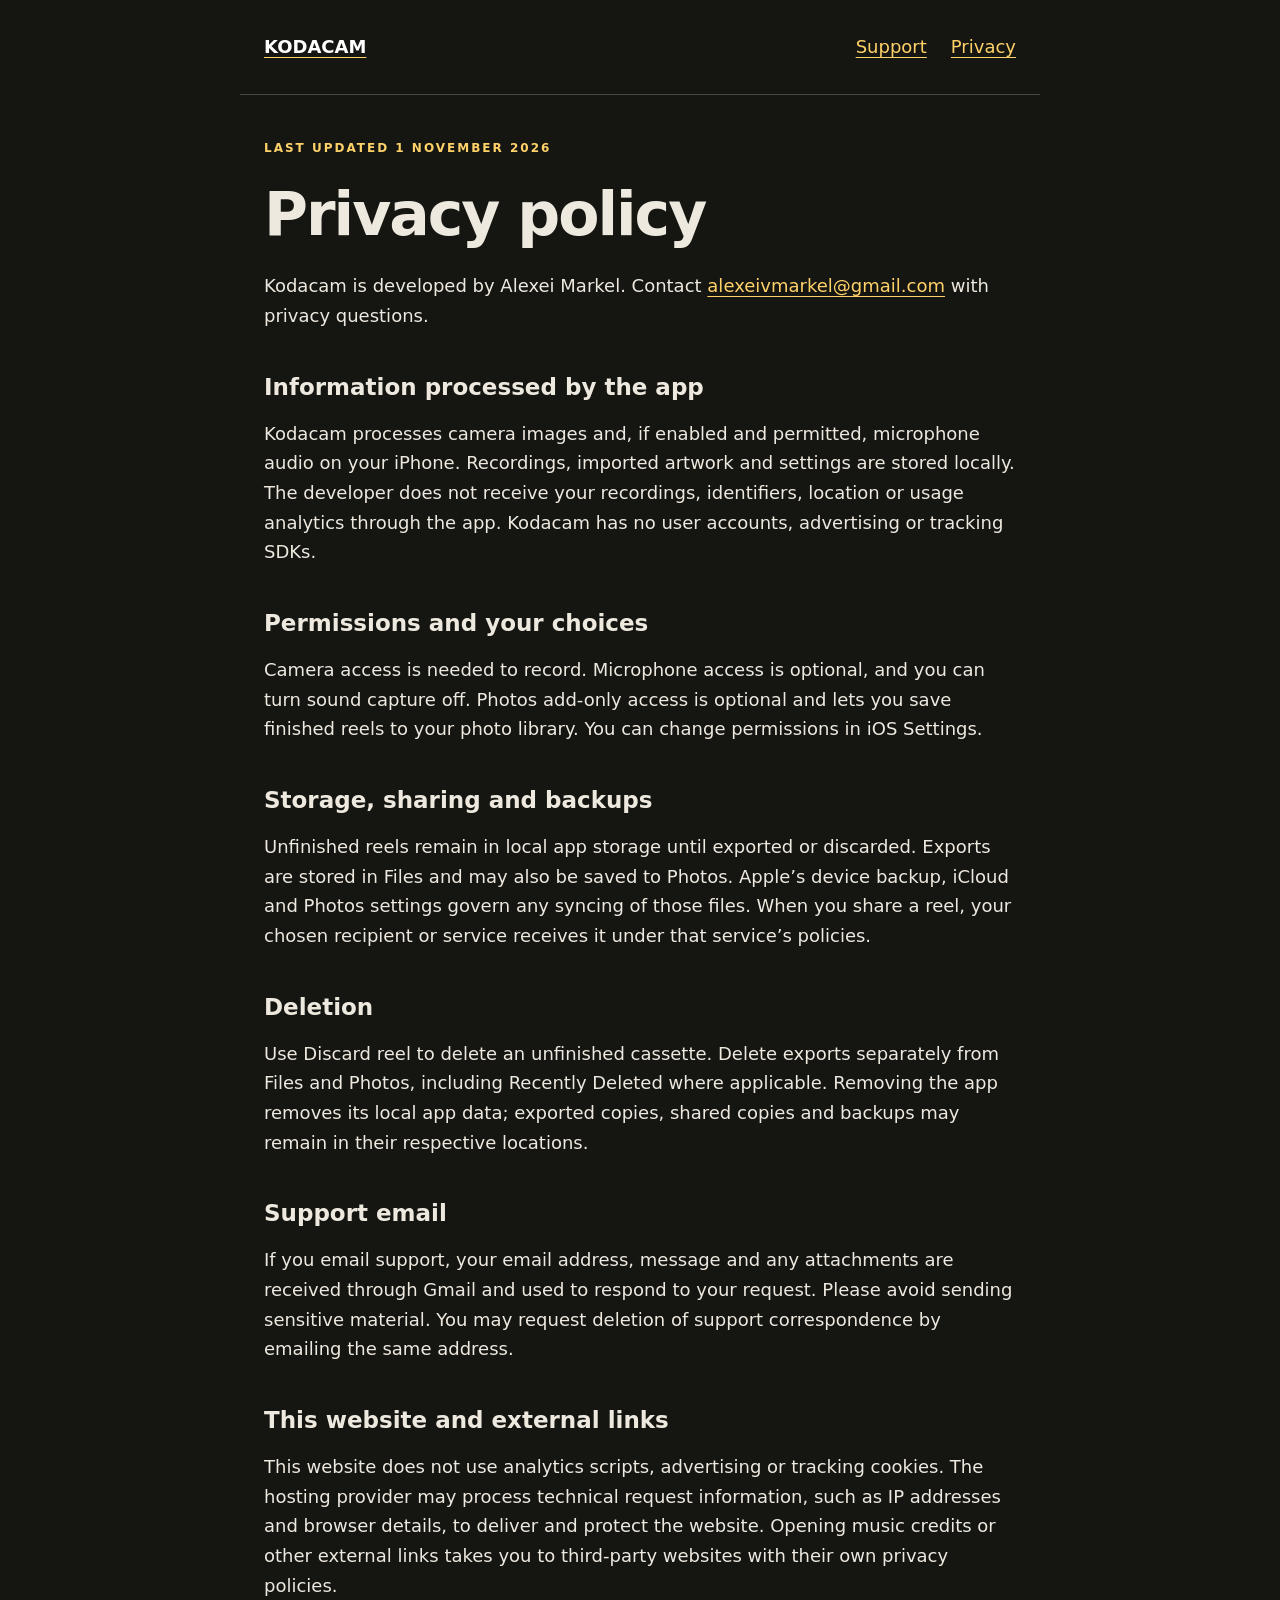
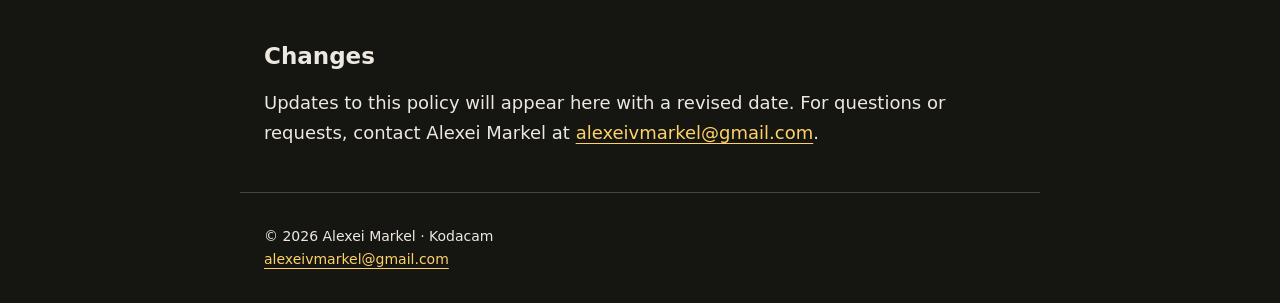
==== privacy.html @ 6b05d5aa "Add Kodacam support and privacy website" ====
<!doctype html><html lang="en"><head><meta charset="utf-8"><meta name="viewport" content="width=device-width, initial-scale=1"><meta name="description" content="Kodacam film camera support and privacy information."><title>Privacy policy · Kodacam</title><link rel="stylesheet" href="style.css"></head><body><header><a href="index.html" aria-label="Kodacam home"><strong>KODACAM</strong></a><nav aria-label="Main navigation"><a href="support.html">Support</a><a href="privacy.html">Privacy</a></nav></header><main><p class="eyebrow">Last updated 1 November 2026</p><h1>Privacy policy</h1><p>Kodacam is developed by Alexei Markel. Contact <a href="mailto:alexeivmarkel@gmail.com">alexeivmarkel@gmail.com</a> with privacy questions.</p><h2>Information processed by the app</h2><p>Kodacam processes camera images and, if enabled and permitted, microphone audio on your iPhone. Recordings, imported artwork and settings are stored locally. The developer does not receive your recordings, identifiers, location or usage analytics through the app. Kodacam has no user accounts, advertising or tracking SDKs.</p><h2>Permissions and your choices</h2><p>Camera access is needed to record. Microphone access is optional, and you can turn sound capture off. Photos add-only access is optional and lets you save finished reels to your photo library. You can change permissions in iOS Settings.</p><h2>Storage, sharing and backups</h2><p>Unfinished reels remain in local app storage until exported or discarded. Exports are stored in Files and may also be saved to Photos. Apple’s device backup, iCloud and Photos settings govern any syncing of those files. When you share a reel, your chosen recipient or service receives it under that service’s policies.</p><h2>Deletion</h2><p>Use Discard reel to delete an unfinished cassette. Delete exports separately from Files and Photos, including Recently Deleted where applicable. Removing the app removes its local app data; exported copies, shared copies and backups may remain in their respective locations.</p><h2>Support email</h2><p>If you email support, your email address, message and any attachments are received through Gmail and used to respond to your request. Please avoid sending sensitive material. You may request deletion of support correspondence by emailing the same address.</p><h2>This website and external links</h2><p>This website does not use analytics scripts, advertising or tracking cookies. The hosting provider may process technical request information, such as IP addresses and browser details, to deliver and protect the website. Opening music credits or other external links takes you to third-party websites with their own privacy policies.</p><h2>Changes</h2><p>Updates to this policy will appear here with a revised date. For questions or requests, contact Alexei Markel at <a href="mailto:alexeivmarkel@gmail.com">alexeivmarkel@gmail.com</a>.</p></main><footer>© 2026 Alexei Markel · Kodacam<br><a href="mailto:alexeivmarkel@gmail.com">alexeivmarkel@gmail.com</a></footer></body></html>
---- style.css ----
*{box-sizing:border-box}body{margin:0;background:#151512;color:#eee9df;font:18px/1.65 system-ui,sans-serif}main,header,footer{max-width:800px;margin:auto;padding:32px 24px}header{display:flex;justify-content:space-between;gap:24px;border-bottom:1px solid #48463d}nav{display:flex;gap:24px}a{color:#ffd269;text-underline-offset:4px}a:focus-visible{outline:3px solid #ffd269;outline-offset:5px}h1{font-size:clamp(36px,7vw,60px);line-height:1.08;letter-spacing:-2px;margin:24px 0}h2{font-size:23px;margin:38px 0 10px}p{margin:12px 0}small,.muted{color:#bdb8ad}.eyebrow{color:#ffd269;text-transform:uppercase;letter-spacing:2px;font-size:12px;font-weight:700}footer{border-top:1px solid #48463d;font-size:14px}strong{color:#fff}address{font-style:normal}a{overflow-wrap:anywhere}@media(max-width:480px){header{display:block}nav{margin-top:12px}}
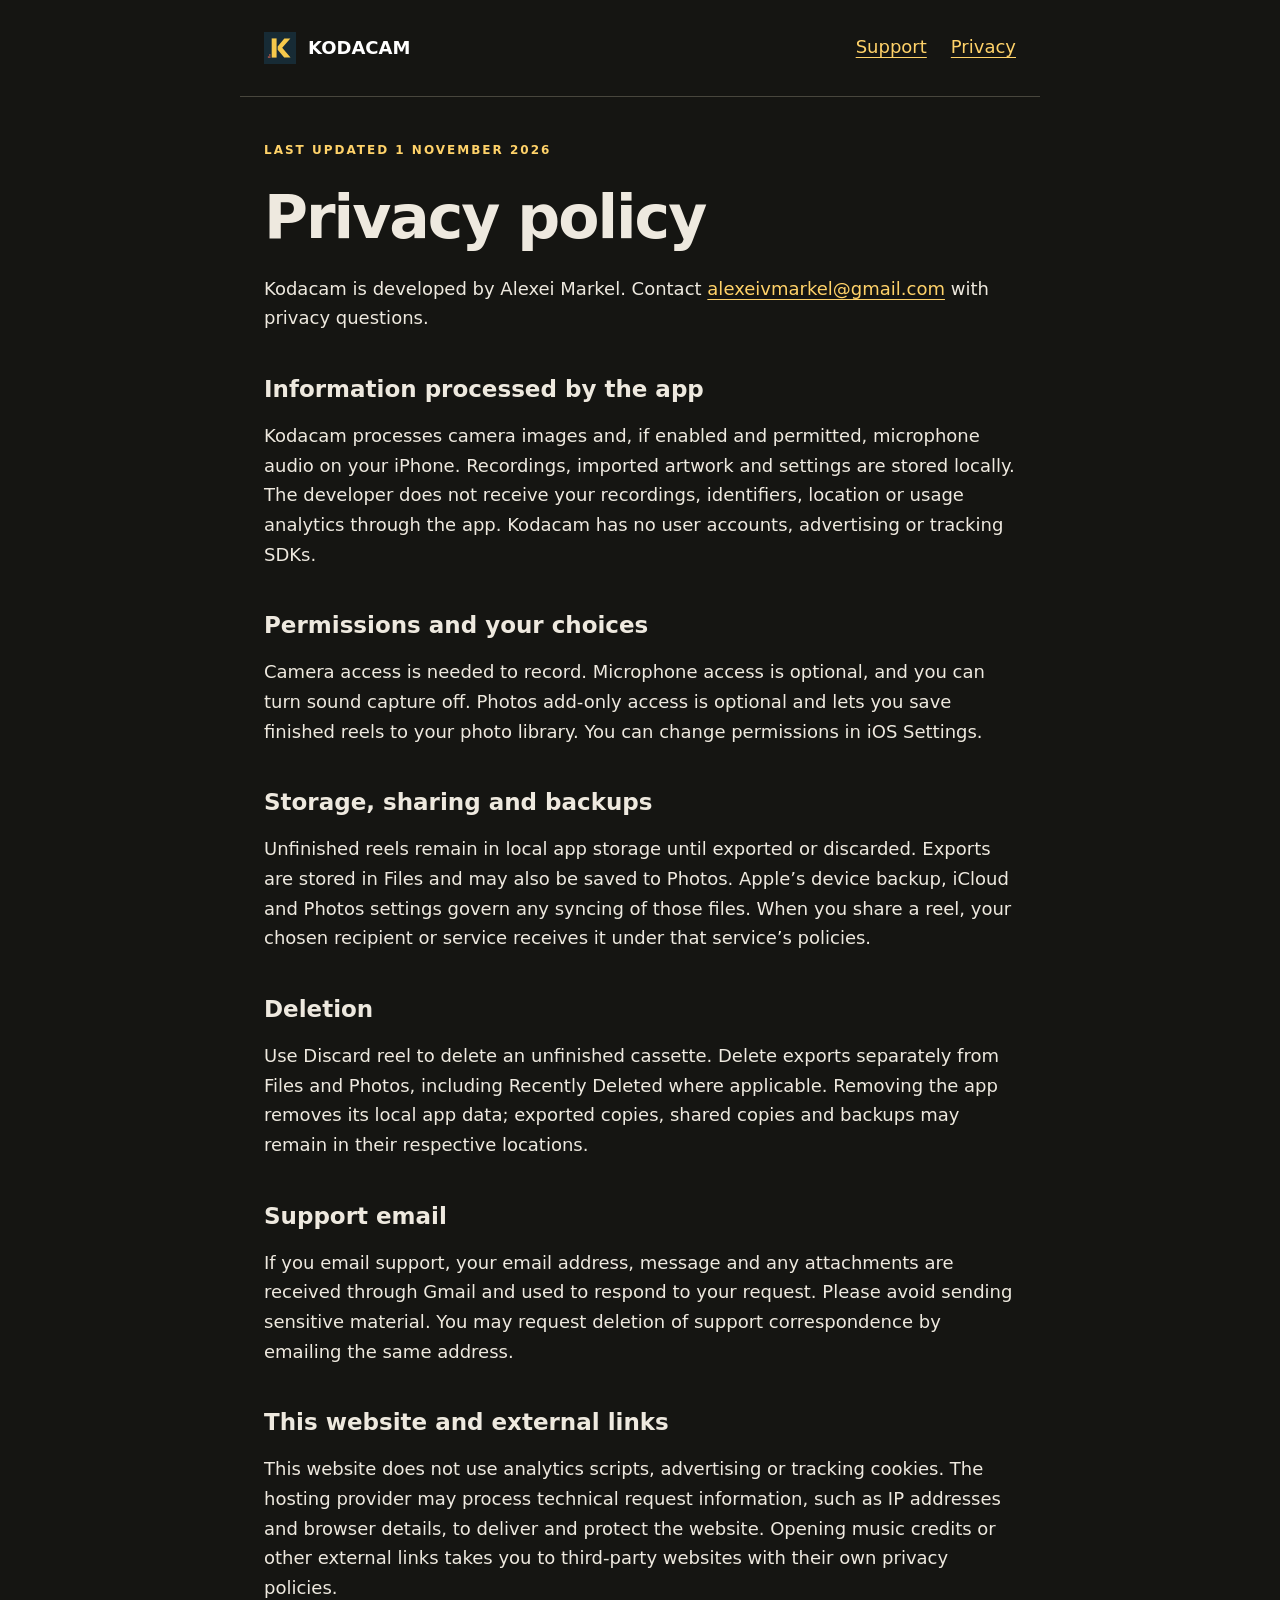
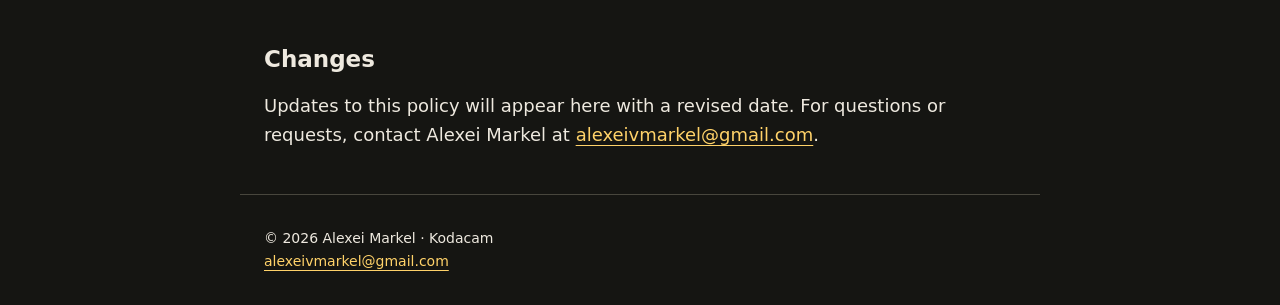
==== commit f6a36ab1: "Add original Kodacam brand mark" ====
--- a/privacy.html
+++ b/privacy.html
@@ -1 +1 @@
-<!doctype html><html lang="en"><head><meta charset="utf-8"><meta name="viewport" content="width=device-width, initial-scale=1"><meta name="description" content="Kodacam film camera support and privacy information."><title>Privacy policy · Kodacam</title><link rel="stylesheet" href="style.css"></head><body><header><a href="index.html" aria-label="Kodacam home"><strong>KODACAM</strong></a><nav aria-label="Main navigation"><a href="support.html">Support</a><a href="privacy.html">Privacy</a></nav></header><main><p class="eyebrow">Last updated 1 November 2026</p><h1>Privacy policy</h1><p>Kodacam is developed by Alexei Markel. Contact <a href="mailto:alexeivmarkel@gmail.com">alexeivmarkel@gmail.com</a> with privacy questions.</p><h2>Information processed by the app</h2><p>Kodacam processes camera images and, if enabled and permitted, microphone audio on your iPhone. Recordings, imported artwork and settings are stored locally. The developer does not receive your recordings, identifiers, location or usage analytics through the app. Kodacam has no user accounts, advertising or tracking SDKs.</p><h2>Permissions and your choices</h2><p>Camera access is needed to record. Microphone access is optional, and you can turn sound capture off. Photos add-only access is optional and lets you save finished reels to your photo library. You can change permissions in iOS Settings.</p><h2>Storage, sharing and backups</h2><p>Unfinished reels remain in local app storage until exported or discarded. Exports are stored in Files and may also be saved to Photos. Apple’s device backup, iCloud and Photos settings govern any syncing of those files. When you share a reel, your chosen recipient or service receives it under that service’s policies.</p><h2>Deletion</h2><p>Use Discard reel to delete an unfinished cassette. Delete exports separately from Files and Photos, including Recently Deleted where applicable. Removing the app removes its local app data; exported copies, shared copies and backups may remain in their respective locations.</p><h2>Support email</h2><p>If you email support, your email address, message and any attachments are received through Gmail and used to respond to your request. Please avoid sending sensitive material. You may request deletion of support correspondence by emailing the same address.</p><h2>This website and external links</h2><p>This website does not use analytics scripts, advertising or tracking cookies. The hosting provider may process technical request information, such as IP addresses and browser details, to deliver and protect the website. Opening music credits or other external links takes you to third-party websites with their own privacy policies.</p><h2>Changes</h2><p>Updates to this policy will appear here with a revised date. For questions or requests, contact Alexei Markel at <a href="mailto:alexeivmarkel@gmail.com">alexeivmarkel@gmail.com</a>.</p></main><footer>© 2026 Alexei Markel · Kodacam<br><a href="mailto:alexeivmarkel@gmail.com">alexeivmarkel@gmail.com</a></footer></body></html>+<!doctype html><html lang="en"><head><meta charset="utf-8"><meta name="viewport" content="width=device-width, initial-scale=1"><meta name="description" content="Kodacam film camera support and privacy information."><title>Privacy policy · Kodacam</title><link rel="stylesheet" href="style.css"></head><body><header><a href="index.html" aria-label="Kodacam home"><img src="kodacam.svg" width="32" height="32" alt=""> <strong>KODACAM</strong></a><nav aria-label="Main navigation"><a href="support.html">Support</a><a href="privacy.html">Privacy</a></nav></header><main><p class="eyebrow">Last updated 1 November 2026</p><h1>Privacy policy</h1><p>Kodacam is developed by Alexei Markel. Contact <a href="mailto:alexeivmarkel@gmail.com">alexeivmarkel@gmail.com</a> with privacy questions.</p><h2>Information processed by the app</h2><p>Kodacam processes camera images and, if enabled and permitted, microphone audio on your iPhone. Recordings, imported artwork and settings are stored locally. The developer does not receive your recordings, identifiers, location or usage analytics through the app. Kodacam has no user accounts, advertising or tracking SDKs.</p><h2>Permissions and your choices</h2><p>Camera access is needed to record. Microphone access is optional, and you can turn sound capture off. Photos add-only access is optional and lets you save finished reels to your photo library. You can change permissions in iOS Settings.</p><h2>Storage, sharing and backups</h2><p>Unfinished reels remain in local app storage until exported or discarded. Exports are stored in Files and may also be saved to Photos. Apple’s device backup, iCloud and Photos settings govern any syncing of those files. When you share a reel, your chosen recipient or service receives it under that service’s policies.</p><h2>Deletion</h2><p>Use Discard reel to delete an unfinished cassette. Delete exports separately from Files and Photos, including Recently Deleted where applicable. Removing the app removes its local app data; exported copies, shared copies and backups may remain in their respective locations.</p><h2>Support email</h2><p>If you email support, your email address, message and any attachments are received through Gmail and used to respond to your request. Please avoid sending sensitive material. You may request deletion of support correspondence by emailing the same address.</p><h2>This website and external links</h2><p>This website does not use analytics scripts, advertising or tracking cookies. The hosting provider may process technical request information, such as IP addresses and browser details, to deliver and protect the website. Opening music credits or other external links takes you to third-party websites with their own privacy policies.</p><h2>Changes</h2><p>Updates to this policy will appear here with a revised date. For questions or requests, contact Alexei Markel at <a href="mailto:alexeivmarkel@gmail.com">alexeivmarkel@gmail.com</a>.</p></main><footer>© 2026 Alexei Markel · Kodacam<br><a href="mailto:alexeivmarkel@gmail.com">alexeivmarkel@gmail.com</a></footer></body></html>
--- a/style.css
+++ b/style.css
@@ -1 +1 @@
-*{box-sizing:border-box}body{margin:0;background:#151512;color:#eee9df;font:18px/1.65 system-ui,sans-serif}main,header,footer{max-width:800px;margin:auto;padding:32px 24px}header{display:flex;justify-content:space-between;gap:24px;border-bottom:1px solid #48463d}nav{display:flex;gap:24px}a{color:#ffd269;text-underline-offset:4px}a:focus-visible{outline:3px solid #ffd269;outline-offset:5px}h1{font-size:clamp(36px,7vw,60px);line-height:1.08;letter-spacing:-2px;margin:24px 0}h2{font-size:23px;margin:38px 0 10px}p{margin:12px 0}small,.muted{color:#bdb8ad}.eyebrow{color:#ffd269;text-transform:uppercase;letter-spacing:2px;font-size:12px;font-weight:700}footer{border-top:1px solid #48463d;font-size:14px}strong{color:#fff}address{font-style:normal}a{overflow-wrap:anywhere}@media(max-width:480px){header{display:block}nav{margin-top:12px}}+*{box-sizing:border-box}body{margin:0;background:#151512;color:#eee9df;font:18px/1.65 system-ui,sans-serif}main,header,footer{max-width:800px;margin:auto;padding:32px 24px}header{display:flex;justify-content:space-between;gap:24px;border-bottom:1px solid #48463d}nav{display:flex;gap:24px}a{color:#ffd269;text-underline-offset:4px}a:focus-visible{outline:3px solid #ffd269;outline-offset:5px}h1{font-size:clamp(36px,7vw,60px);line-height:1.08;letter-spacing:-2px;margin:24px 0}h2{font-size:23px;margin:38px 0 10px}p{margin:12px 0}small,.muted{color:#bdb8ad}.eyebrow{color:#ffd269;text-transform:uppercase;letter-spacing:2px;font-size:12px;font-weight:700}footer{border-top:1px solid #48463d;font-size:14px}strong{color:#fff}address{font-style:normal}a{overflow-wrap:anywhere}@media(max-width:480px){header{display:block}nav{margin-top:12px}}header>a{display:flex;align-items:center;gap:12px;text-decoration:none}
